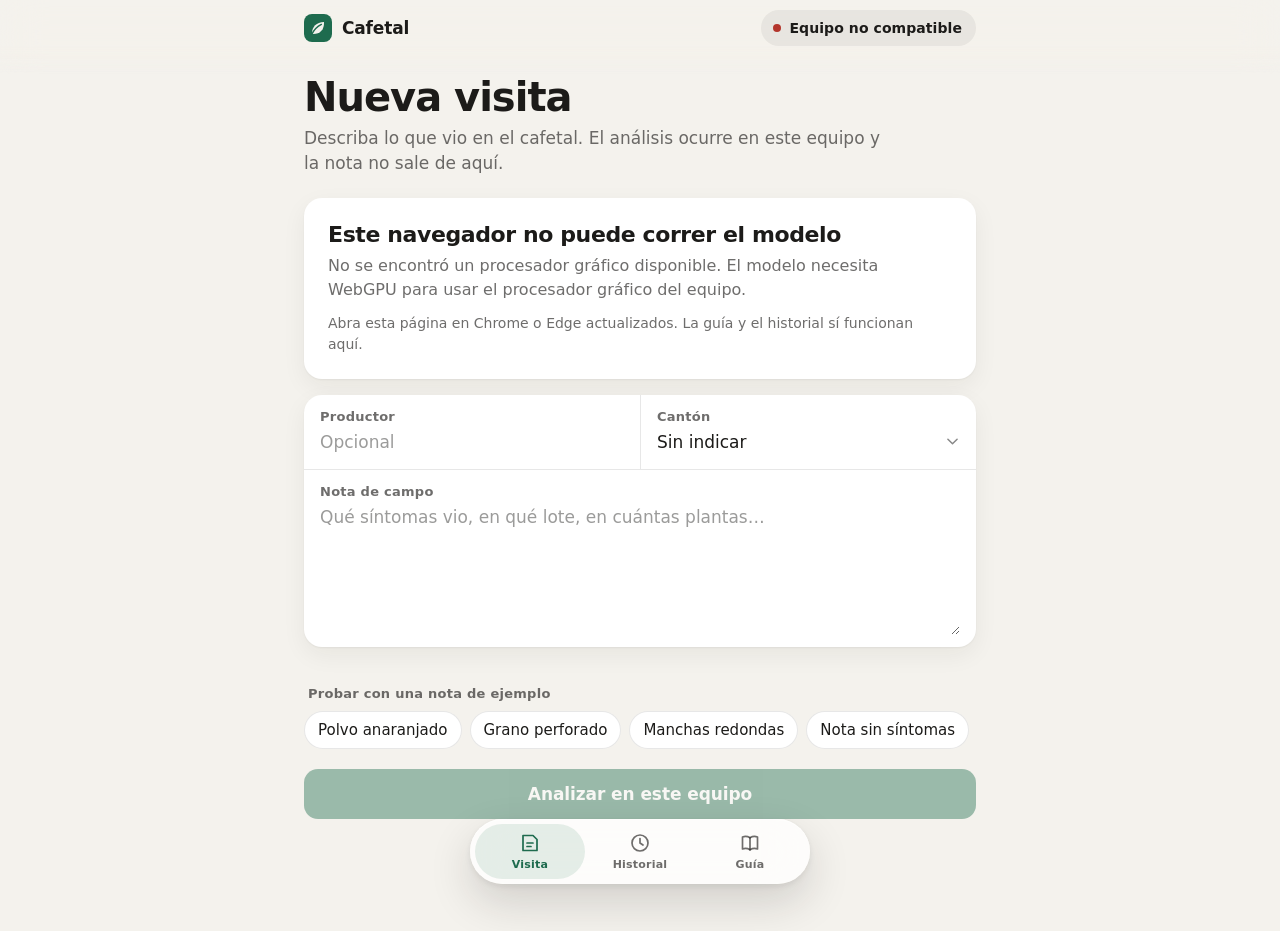
==== app/index.html @ 499dbf37 "subida" ====
<!doctype html>
<html lang="es">
<head>
  <meta charset="utf-8">
  <meta name="viewport" content="width=device-width, initial-scale=1, viewport-fit=cover">
  <title>Cafetal · asistente de campo sin señal</title>
  <meta name="description" content="Prueba de concepto: un modelo de lenguaje pequeño corre dentro del navegador y convierte la nota de una visita a un cafetal en un registro técnico, sin enviar datos a internet.">
  <meta name="theme-color" content="#f4f2ed" media="(prefers-color-scheme: light)">
  <meta name="theme-color" content="#121210" media="(prefers-color-scheme: dark)">
  <link rel="manifest" href="./manifest.webmanifest">
  <link rel="icon" href="./icons/icon.svg" type="image/svg+xml">
  <link rel="stylesheet" href="./styles.css">
</head>
<body>
  <header class="bar">
    <div class="bar-in">
      <div class="marca">
        <svg class="marca-icono" viewBox="0 0 28 28" aria-hidden="true">
          <rect width="28" height="28" rx="8" fill="currentColor"/>
          <path d="M8 19.5C8 12.6 12.4 8.4 20 8c.4 7.6-3.8 12-10.7 12L8 19.5Z" fill="var(--bg)"/>
          <path d="M8 20c2.2-4.6 5.4-7.6 9.4-9.6" fill="none" stroke="currentColor" stroke-width="1.4" stroke-linecap="round"/>
        </svg>
        <span>Cafetal</span>
      </div>
      <button class="estado" id="estado" type="button" data-fase="revisando" aria-haspopup="dialog">
        <span class="estado-punto" aria-hidden="true"></span>
        <span id="estado-texto">Revisando el equipo</span>
      </button>
    </div>
  </header>

  <main class="app" id="app">
    <section class="view" id="v-visita" aria-labelledby="t-visita">
      <header class="titulo">
        <h1 id="t-visita">Nueva visita</h1>
        <p>Describa lo que vio en el cafetal. El análisis ocurre en este equipo y la nota no sale de aquí.</p>
      </header>

      <div id="preparar"></div>

      <form id="form-visita" novalidate>
        <div class="grupo">
          <div class="fila-doble">
            <label class="campo">
              <span class="campo-nombre">Productor</span>
              <input name="productor" type="text" autocomplete="off" placeholder="Opcional" maxlength="60">
            </label>
            <label class="campo">
              <span class="campo-nombre">Cantón</span>
              <select name="canton" id="canton"></select>
            </label>
          </div>
          <label class="campo">
            <span class="campo-nombre">Nota de campo</span>
            <textarea name="nota" id="nota" rows="5" maxlength="900" placeholder="Qué síntomas vio, en qué lote, en cuántas plantas…" aria-describedby="nota-ayuda"></textarea>
          </label>
        </div>
        <p class="ayuda" id="nota-ayuda" role="status"></p>

        <div class="ejemplos">
          <span class="ejemplos-titulo">Probar con una nota de ejemplo</span>
          <div class="chips" id="chips"></div>
        </div>

        <button class="btn primario" id="analizar" type="submit" disabled>Analizar en este equipo</button>
      </form>

      <div id="resultado" aria-live="polite"></div>
    </section>

    <section class="view" id="v-historial" aria-labelledby="t-historial" hidden>
      <header class="titulo">
        <h1 id="t-historial">Historial</h1>
        <p>Las visitas quedan guardadas solo en este equipo hasta que usted las exporte.</p>
      </header>
      <div id="historial"></div>
    </section>

    <section class="view" id="v-guia" aria-labelledby="t-guia" hidden>
      <header class="titulo">
        <h1 id="t-guia">Guía local</h1>
        <p>El modelo solo puede elegir entre estas fichas. Las recomendaciones salen de aquí, no las redacta la IA.</p>
      </header>
      <div id="guia"></div>
    </section>
  </main>

  <nav class="tabs" aria-label="Secciones">
    <span class="tabs-indicador" aria-hidden="true"></span>
    <button class="tab" type="button" data-ir="visita" aria-current="page">
      <svg viewBox="0 0 24 24" aria-hidden="true"><path d="M5 4.5h10l4 4V19.5H5z"/><path d="M9 12h6M9 15.5h4"/></svg>
      <span>Visita</span>
    </button>
    <button class="tab" type="button" data-ir="historial">
      <svg viewBox="0 0 24 24" aria-hidden="true"><circle cx="12" cy="12" r="8"/><path d="M12 7.5V12l3 2"/></svg>
      <span>Historial</span>
    </button>
    <button class="tab" type="button" data-ir="guia">
      <svg viewBox="0 0 24 24" aria-hidden="true"><path d="M4.5 6c2.6-.9 5-.7 7.5.8 2.500-1.500 4.900-1.700 7.500-.8v12c-2.600-.9-5-.7-7.500.8-2.500-1.500-4.900-1.700-7.500-.8z"/><path d="M12 6.800v12"/></svg>
      <span>Guía</span>
    </button>
  </nav>

  <div class="sheet-layer" id="hoja" hidden>
    <div class="scrim"></div>
    <section class="sheet" role="dialog" aria-modal="true" aria-labelledby="hoja-titulo" tabindex="-1">
      <div class="sheet-drag">
        <span class="sheet-agarre" aria-hidden="true"></span>
        <div class="sheet-cabecera">
          <h2 class="sheet-title" id="hoja-titulo"></h2>
          <button class="cerrar" type="button" data-close aria-label="Cerrar">
            <svg viewBox="0 0 24 24" aria-hidden="true"><path d="M7 7l10 10M17 7 7 17"/></svg>
          </button>
        </div>
      </div>
      <div class="sheet-body"></div>
    </section>
  </div>

  <div class="toast" id="toast" role="status" aria-live="polite"></div>

  <script type="module" src="./js/main.js"></script>
</body>
</html>
---- app/styles.css ----
/* Cafetal — interfaz. Tipografía del sistema, un solo color de acento, materiales translúcidos
   para lo que flota (barra, pestañas, hoja) y movimiento con resortes en lo que se toca. */

:root {
  color-scheme: light dark;
  --bg: #f4f2ed;
  --surface: #ffffff;
  --surface-2: #faf9f6;
  --text: #1c1b19;
  --text-2: rgba(28, 27, 25, 0.64);
  --text-3: rgba(28, 27, 25, 0.44);
  --line: rgba(28, 27, 25, 0.1);
  --fill: rgba(28, 27, 25, 0.055);
  --accent: #1e6b4e;
  --accent-ink: #ffffff;
  --accent-soft: rgba(30, 107, 78, 0.11);
  --warn: #9a5507;
  --warn-soft: rgba(196, 122, 20, 0.14);
  --danger: #b3352b;
  --danger-soft: rgba(179, 53, 43, 0.1);
  --material: rgba(244, 242, 237, 0.72);
  --material-thick: rgba(255, 255, 255, 0.78);
  --edge: rgba(255, 255, 255, 0.6);
  --shadow: 0 1px 2px rgba(28, 27, 25, 0.05), 0 8px 24px rgba(28, 27, 25, 0.06);
  --shadow-float: 0 2px 6px rgba(28, 27, 25, 0.08), 0 18px 44px rgba(28, 27, 25, 0.16);
  --radius: 18px;
  --gutter: 16px;
  --bar-h: 56px;
  font: 100%/1.47 system-ui, -apple-system, "SF Pro Text", "Segoe UI Variable Text", "Segoe UI", Roboto, sans-serif;
}

@media (prefers-color-scheme: dark) {
  :root {
    --bg: #121210;
    --surface: #1d1d1a;
    --surface-2: #232320;
    --text: #f3f1ea;
    --text-2: rgba(243, 241, 234, 0.66);
    --text-3: rgba(243, 241, 234, 0.44);
    --line: rgba(255, 255, 255, 0.1);
    --fill: rgba(255, 255, 255, 0.07);
    --accent: #62d2a2;
    --accent-ink: #082a1d;
    --accent-soft: rgba(98, 210, 162, 0.14);
    --warn: #f0b35a;
    --warn-soft: rgba(240, 179, 90, 0.14);
    --danger: #ff8a7d;
    --danger-soft: rgba(255, 138, 125, 0.13);
    --material: rgba(18, 18, 16, 0.7);
    --material-thick: rgba(40, 40, 36, 0.76);
    --edge: rgba(255, 255, 255, 0.1);
    --shadow: 0 1px 2px rgba(0, 0, 0, 0.3), 0 8px 24px rgba(0, 0, 0, 0.24);
    --shadow-float: 0 2px 6px rgba(0, 0, 0, 0.4), 0 18px 44px rgba(0, 0, 0, 0.5);
  }
}

*,
*::before,
*::after {
  box-sizing: border-box;
}

html {
  -webkit-text-size-adjust: 100%;
  scroll-padding-top: calc(var(--bar-h) + 16px);
}

body {
  margin: 0;
  min-height: 100dvh;
  background: var(--bg);
  color: var(--text);
  -webkit-font-smoothing: antialiased;
  overflow-x: hidden;
}

h1,
h2,
h3,
p,
ul,
ol,
dl,
dd {
  margin: 0;
}

ul,
ol {
  padding: 0;
  list-style: none;
}

button,
input,
select,
textarea {
  font: inherit;
  color: inherit;
}

button {
  -webkit-tap-highlight-color: transparent;
  touch-action: manipulation;
}

:focus-visible {
  outline: 2px solid var(--accent);
  outline-offset: 2px;
}

[hidden] {
  display: none !important;
}

/* ---------- Barra superior: material translúcido con borde difuminado ---------- */

.bar {
  position: fixed;
  inset: 0 0 auto 0;
  z-index: 20;
  height: calc(var(--bar-h) + env(safe-area-inset-top));
  padding-top: env(safe-area-inset-top);
}

.bar::before {
  content: "";
  position: absolute;
  inset: 0 0 -18px 0;
  background: var(--material);
  -webkit-backdrop-filter: blur(20px) saturate(180%);
  backdrop-filter: blur(20px) saturate(180%);
  -webkit-mask-image: linear-gradient(to bottom, #000 62%, transparent);
  mask-image: linear-gradient(to bottom, #000 62%, transparent);
  pointer-events: none;
}

.bar-in {
  position: relative;
  max-width: 720px;
  height: var(--bar-h);
  margin: 0 auto;
  padding: 0 var(--gutter);
  display: flex;
  align-items: center;
  justify-content: space-between;
  gap: 12px;
}

.marca {
  display: flex;
  align-items: center;
  gap: 10px;
  font-weight: 650;
  font-size: 1.0625rem;
  letter-spacing: -0.01em;
}

.marca-icono {
  width: 28px;
  height: 28px;
  color: var(--accent);
  flex-shrink: 0;
}

.estado {
  display: inline-flex;
  align-items: center;
  gap: 8px;
  min-height: 36px;
  padding: 0 14px 0 12px;
  border: 0;
  border-radius: 999px;
  background: var(--fill);
  font-size: 0.875rem;
  font-weight: 550;
  letter-spacing: 0.005em;
  cursor: pointer;
  transition: transform 100ms ease-out, background-color 200ms ease;
  max-width: 62vw;
  white-space: nowrap;
  overflow: hidden;
  text-overflow: ellipsis;
}

.estado:active {
  transform: scale(0.97);
}

.estado-punto {
  width: 8px;
  height: 8px;
  border-radius: 50%;
  background: var(--text-3);
  flex-shrink: 0;
  transition: background-color 300ms ease;
}

.estado[data-fase="listo"] .estado-punto {
  background: var(--accent);
}

.estado[data-fase="descargando"] .estado-punto,
.estado[data-fase="cargando"] .estado-punto {
  background: var(--warn);
  animation: latido 1.1s ease-in-out infinite;
}

.estado[data-fase="incompatible"] .estado-punto,
.estado[data-fase="error"] .estado-punto {
  background: var(--danger);
}

@keyframes latido {
  50% {
    opacity: 0.35;
  }
}

/* ---------- Estructura ---------- */

.app {
  max-width: 720px;
  margin: 0 auto;
  padding: calc(var(--bar-h) + env(safe-area-inset-top) + 20px) var(--gutter)
    calc(112px + env(safe-area-inset-bottom));
  transform-origin: 50% 30%;
}

.view {
  animation: entrar 260ms cubic-bezier(0.22, 1, 0.36, 1);
}

@keyframes entrar {
  from {
    opacity: 0;
    transform: translateY(8px);
    filter: blur(4px);
  }
}

.titulo {
  margin-bottom: 22px;
}

.titulo h1 {
  font-size: clamp(2rem, 6vw, 2.5rem);
  line-height: 1.06;
  letter-spacing: -0.025em;
  font-weight: 720;
}

.titulo p {
  margin-top: 8px;
  max-width: 54ch;
  color: var(--text-2);
  font-size: 1.0625rem;
}

h2 {
  font-size: 1.375rem;
  line-height: 1.18;
  letter-spacing: -0.018em;
  font-weight: 680;
}

h3 {
  font-size: 0.8125rem;
  line-height: 1.3;
  letter-spacing: 0.02em;
  font-weight: 600;
  color: var(--text-2);
  margin-bottom: 8px;
}

/* ---------- Tarjetas ---------- */

.tarjeta {
  background: var(--surface);
  border-radius: var(--radius);
  box-shadow: var(--shadow);
  padding: 20px;
  margin-bottom: 16px;
}

.aparece {
  animation: materializar 360ms cubic-bezier(0.22, 1, 0.36, 1);
}

@keyframes materializar {
  from {
    opacity: 0;
    transform: scale(0.975);
    filter: blur(6px);
  }
}

.tarjeta h2 + p {
  margin-top: 6px;
  color: var(--text-2);
}

/* ---------- Botones ---------- */

.btn {
  display: inline-flex;
  align-items: center;
  justify-content: center;
  gap: 8px;
  min-height: 50px;
  padding: 0 20px;
  border: 0;
  border-radius: 14px;
  background: var(--fill);
  font-size: 1.0625rem;
  font-weight: 600;
  letter-spacing: -0.005em;
  cursor: pointer;
  transition: transform 100ms ease-out, opacity 200ms ease, background-color 200ms ease;
}

.btn:active:not(:disabled) {
  transform: scale(0.97);
}

.btn.primario {
  background: var(--accent);
  color: var(--accent-ink);
  width: 100%;
}

.btn.suave {
  background: var(--accent-soft);
  color: var(--accent);
}

.btn.peligro {
  background: var(--danger-soft);
  color: var(--danger);
}

.btn.chico {
  min-height: 40px;
  padding: 0 16px;
  font-size: 0.9375rem;
  border-radius: 12px;
}

.btn:disabled {
  opacity: 0.42;
  cursor: default;
}

.acciones {
  display: flex;
  gap: 10px;
  margin-top: 18px;
}

.acciones .btn {
  flex: 1;
}

/* ---------- Formulario agrupado ---------- */

.grupo {
  background: var(--surface);
  border-radius: var(--radius);
  box-shadow: var(--shadow);
  overflow: hidden;
}

.fila-doble {
  display: grid;
  grid-template-columns: 1fr 1fr;
}

.fila-doble .campo + .campo {
  border-left: 1px solid var(--line);
}

.grupo > .campo,
.grupo > .fila-doble + .campo {
  border-top: 1px solid var(--line);
}

.grupo > :first-child {
  border-top: 0;
}

.campo {
  display: block;
  padding: 12px 16px 12px;
  transition: background-color 150ms ease;
}

.campo:focus-within {
  background: var(--surface-2);
}

.campo-nombre {
  display: block;
  font-size: 0.8125rem;
  font-weight: 600;
  letter-spacing: 0.02em;
  color: var(--text-2);
  margin-bottom: 2px;
}

.campo input,
.campo select,
.campo textarea {
  width: 100%;
  border: 0;
  background: transparent;
  padding: 2px 0;
  font-size: 1.0625rem;
  outline: none;
}

.campo textarea {
  resize: vertical;
  min-height: 132px;
  line-height: 1.45;
  display: block;
}

.campo select {
  appearance: none;
  cursor: pointer;
  padding-right: 20px;
  background: url("data:image/svg+xml,%3Csvg xmlns='http://www.w3.org/2000/svg' viewBox='0 0 12 8'%3E%3Cpath d='M1 1.5 6 6.500 11 1.500' fill='none' stroke='%23888' stroke-width='1.6' stroke-linecap='round' stroke-linejoin='round'/%3E%3C/svg%3E")
    right 2px center / 11px no-repeat;
}

.campo select option {
  background: var(--surface);
  color: var(--text);
}

::placeholder {
  color: var(--text-3);
}

.ayuda {
  min-height: 1.4em;
  margin: 8px 4px 0;
  font-size: 0.875rem;
  color: var(--danger);
}

.ejemplos {
  margin: 10px 0 20px;
}

.ejemplos-titulo {
  display: block;
  margin: 0 4px 8px;
  font-size: 0.8125rem;
  font-weight: 600;
  letter-spacing: 0.02em;
  color: var(--text-2);
}

.chips {
  display: flex;
  flex-wrap: wrap;
  gap: 8px;
}

.chip {
  min-height: 38px;
  padding: 0 14px;
  border: 0;
  border-radius: 999px;
  background: var(--surface);
  box-shadow: inset 0 0 0 1px var(--line);
  font-size: 0.9375rem;
  font-weight: 500;
  cursor: pointer;
  transition: transform 100ms ease-out, background-color 150ms ease;
}

.chip:active {
  transform: scale(0.97);
  background: var(--fill);
}

/* ---------- Preparación del modelo ---------- */

.opciones {
  display: grid;
  gap: 8px;
  margin: 16px 0;
}

.opcion {
  position: relative;
  display: grid;
  grid-template-columns: 1fr auto;
  gap: 2px 12px;
  align-items: center;
  padding: 12px 14px;
  border-radius: 14px;
  background: var(--fill);
  cursor: pointer;
  transition: transform 100ms ease-out, background-color 180ms ease, box-shadow 180ms ease;
}

.opcion:active {
  transform: scale(0.985);
}

.opcion input {
  position: absolute;
  opacity: 0;
  pointer-events: none;
}

.opcion:has(input:checked) {
  background: var(--accent-soft);
  box-shadow: inset 0 0 0 1.5px var(--accent);
}

.opcion:has(input:focus-visible) {
  outline: 2px solid var(--accent);
  outline-offset: 2px;
}

.opcion-nombre {
  font-weight: 620;
}

.opcion-detalle {
  grid-column: 1;
  font-size: 0.875rem;
  color: var(--text-2);
}

.opcion-peso {
  grid-row: 1 / span 2;
  grid-column: 2;
  font-size: 0.875rem;
  font-weight: 600;
  color: var(--text-2);
  font-variant-numeric: tabular-nums;
}

.progreso {
  height: 6px;
  margin: 16px 0 8px;
  border-radius: 999px;
  background: var(--fill);
  overflow: hidden;
}

.progreso-barra {
  height: 100%;
  border-radius: inherit;
  background: var(--accent);
  transform-origin: left center;
  transform: scaleX(0);
  transition: transform 320ms ease-out;
}

.progreso-texto {
  display: flex;
  justify-content: space-between;
  gap: 12px;
  font-size: 0.875rem;
  color: var(--text-2);
  font-variant-numeric: tabular-nums;
}

.nota-pie {
  margin-top: 12px;
  font-size: 0.875rem;
  color: var(--text-2);
}

/* ---------- Pasos del análisis ---------- */

.pasos {
  display: grid;
  gap: 12px;
}

.paso {
  display: grid;
  grid-template-columns: 22px 1fr;
  gap: 12px;
  align-items: start;
  color: var(--text-3);
  transition: color 240ms ease;
}

.paso[data-estado="activo"],
.paso[data-estado="hecho"] {
  color: var(--text);
}

.paso-marca {
  width: 22px;
  height: 22px;
  border-radius: 50%;
  box-shadow: inset 0 0 0 1.5px currentColor;
  opacity: 0.5;
  display: grid;
  place-items: center;
  margin-top: 1px;
}

.paso[data-estado="activo"] .paso-marca {
  opacity: 1;
  box-shadow: none;
  border: 2px solid var(--fill);
  border-top-color: var(--accent);
  animation: girar 0.8s linear infinite;
}

.paso[data-estado="hecho"] .paso-marca {
  opacity: 1;
  box-shadow: none;
  background: var(--accent);
}

.paso[data-estado="hecho"] .paso-marca::after {
  content: "";
  width: 9px;
  height: 5px;
  margin-top: -2px;
  border-left: 2px solid var(--accent-ink);
  border-bottom: 2px solid var(--accent-ink);
  transform: rotate(-45deg);
}

@keyframes girar {
  to {
    transform: rotate(360deg);
  }
}

.paso-detalle {
  display: block;
  font-size: 0.875rem;
  color: var(--text-2);
}

/* ---------- Resultado ---------- */

.sobretitulo {
  font-size: 0.8125rem;
  font-weight: 600;
  letter-spacing: 0.02em;
  color: var(--text-2);
}

.resultado-cabecera {
  display: grid;
  grid-template-columns: 1fr auto;
  gap: 4px 12px;
  align-items: start;
}

.resultado-cabecera h2 {
  font-size: 1.75rem;
  letter-spacing: -0.022em;
  line-height: 1.1;
  margin-top: 2px;
}

.cientifico {
  grid-column: 1;
  color: var(--text-2);
  font-size: 0.9375rem;
}

.pildora {
  display: inline-flex;
  align-items: center;
  min-height: 28px;
  padding: 0 11px;
  border-radius: 999px;
  font-size: 0.8125rem;
  font-weight: 620;
  letter-spacing: 0.01em;
  white-space: nowrap;
  background: var(--fill);
  color: var(--text-2);
}

.pildora.alta {
  background: var(--accent-soft);
  color: var(--accent);
}

.pildora.media {
  background: var(--warn-soft);
  color: var(--warn);
}

.pildora.baja,
.pildora.grave {
  background: var(--danger-soft);
  color: var(--danger);
}

.bloque {
  margin-top: 20px;
  padding-top: 18px;
  border-top: 1px solid var(--line);
}

.citas {
  display: grid;
  gap: 8px;
}

.citas li {
  padding: 2px 0 2px 12px;
  border-left: 3px solid var(--accent);
  font-size: 1.0625rem;
  line-height: 1.4;
}

.datos {
  display: grid;
  grid-template-columns: repeat(3, minmax(0, 1fr));
  gap: 14px 12px;
}

@media (max-width: 420px) {
  .datos {
    grid-template-columns: repeat(2, minmax(0, 1fr));
  }
}

.datos dt {
  font-size: 0.8125rem;
  font-weight: 600;
  letter-spacing: 0.02em;
  color: var(--text-2);
}

.datos dd {
  font-size: 1.0625rem;
  font-weight: 600;
  font-variant-numeric: tabular-nums;
}

.datos dd.vacio {
  color: var(--text-3);
  font-weight: 450;
}

.explicacion {
  font-size: 1.125rem;
  line-height: 1.45;
  max-width: 60ch;
}

.explicacion.escribiendo::after {
  content: "";
  display: inline-block;
  width: 7px;
  height: 1em;
  margin-left: 3px;
  vertical-align: -0.14em;
  border-radius: 2px;
  background: var(--accent);
  animation: latido 0.9s ease-in-out infinite;
}

.pasos-manejo {
  counter-reset: paso;
  display: grid;
  gap: 10px;
}

.pasos-manejo li {
  counter-increment: paso;
  display: grid;
  grid-template-columns: 24px 1fr;
  gap: 10px;
}

.pasos-manejo li::before {
  content: counter(paso);
  width: 24px;
  height: 24px;
  border-radius: 50%;
  background: var(--fill);
  font-size: 0.8125rem;
  font-weight: 650;
  display: grid;
  place-items: center;
  font-variant-numeric: tabular-nums;
}

.lista li {
  position: relative;
  padding-left: 16px;
}

.lista li + li {
  margin-top: 6px;
}

.lista li::before {
  content: "";
  position: absolute;
  left: 2px;
  top: 0.62em;
  width: 5px;
  height: 5px;
  border-radius: 50%;
  background: var(--text-3);
}

.origen {
  margin-top: 10px;
  font-size: 0.8125rem;
  color: var(--text-2);
}

.origen a,
.enlace {
  color: var(--accent);
  text-decoration: none;
  font-weight: 550;
}

.origen a:hover,
.enlace:hover {
  text-decoration: underline;
}

.aviso {
  margin-top: 16px;
  padding: 12px 14px;
  border-radius: 14px;
  background: var(--warn-soft);
  color: var(--warn);
  font-size: 0.9375rem;
  font-weight: 500;
}

.aviso.neutro {
  background: var(--fill);
  color: var(--text-2);
}

.aviso.rojo {
  background: var(--danger-soft);
  color: var(--danger);
}

.medicion {
  display: flex;
  flex-wrap: wrap;
  gap: 6px 8px;
  margin-top: 18px;
}

.medicion span {
  display: inline-flex;
  align-items: center;
  min-height: 28px;
  padding: 0 10px;
  border-radius: 8px;
  background: var(--fill);
  font-size: 0.8125rem;
  font-weight: 550;
  color: var(--text-2);
  font-variant-numeric: tabular-nums;
}

.medicion span.ok {
  background: var(--accent-soft);
  color: var(--accent);
}

/* ---------- Listas (historial y guía) ---------- */

.lista-filas {
  background: var(--surface);
  border-radius: var(--radius);
  box-shadow: var(--shadow);
  overflow: hidden;
  margin-bottom: 16px;
}

.fila {
  display: grid;
  grid-template-columns: 1fr auto;
  gap: 2px 12px;
  align-items: center;
  width: 100%;
  padding: 14px 16px;
  border: 0;
  background: transparent;
  text-align: left;
  cursor: pointer;
  transition: background-color 120ms ease;
}

.fila + .fila {
  border-top: 1px solid var(--line);
}

.fila:active {
  background: var(--fill);
}

.fila-titulo {
  font-weight: 620;
  font-size: 1.0625rem;
  letter-spacing: -0.005em;
}

.fila-sub {
  grid-column: 1;
  font-size: 0.9375rem;
  color: var(--text-2);
}

.fila-lado {
  grid-row: 1 / span 2;
  grid-column: 2;
  display: flex;
  align-items: center;
  gap: 10px;
  font-size: 0.875rem;
  color: var(--text-2);
  font-variant-numeric: tabular-nums;
}

.fila-lado svg {
  width: 8px;
  height: 14px;
  fill: none;
  stroke: var(--text-3);
  stroke-width: 2;
  stroke-linecap: round;
  stroke-linejoin: round;
  flex-shrink: 0;
}

.vacio-estado {
  padding: 40px 20px;
  text-align: center;
  color: var(--text-2);
}

.vacio-estado strong {
  display: block;
  color: var(--text);
  font-size: 1.125rem;
  margin-bottom: 4px;
}

.foco {
  display: grid;
  grid-template-columns: auto 1fr;
  gap: 12px;
  align-items: center;
  padding: 14px 16px;
  margin-bottom: 12px;
  border-radius: var(--radius);
  background: var(--warn-soft);
  color: var(--warn);
  font-weight: 550;
}

.foco b {
  font-size: 1.5rem;
  letter-spacing: -0.02em;
  font-variant-numeric: tabular-nums;
}

.barra-acciones {
  display: flex;
  justify-content: space-between;
  align-items: center;
  gap: 12px;
  margin: 0 4px 12px;
  font-size: 0.9375rem;
  color: var(--text-2);
}

/* ---------- Pestañas flotantes ---------- */

.tabs {
  position: fixed;
  left: 50%;
  bottom: calc(16px + env(safe-area-inset-bottom));
  z-index: 20;
  display: grid;
  grid-template-columns: repeat(3, 1fr);
  width: min(340px, calc(100vw - 2 * var(--gutter)));
  padding: 5px;
  border-radius: 999px;
  background: var(--material-thick);
  -webkit-backdrop-filter: blur(28px) saturate(180%);
  backdrop-filter: blur(28px) saturate(180%);
  box-shadow: var(--shadow-float), inset 0 1px 0 var(--edge);
  transform: translateX(-50%);
}

.tabs-indicador {
  position: absolute;
  top: 5px;
  left: 5px;
  width: calc((100% - 10px) / 3);
  height: calc(100% - 10px);
  border-radius: 999px;
  background: var(--accent-soft);
  will-change: transform;
}

.tab {
  position: relative;
  display: grid;
  justify-items: center;
  gap: 2px;
  padding: 7px 0 6px;
  border: 0;
  border-radius: 999px;
  background: transparent;
  font-size: 0.6875rem;
  font-weight: 620;
  letter-spacing: 0.02em;
  color: var(--text-2);
  cursor: pointer;
  transition: color 180ms ease, transform 100ms ease-out;
}

.tab:active {
  transform: scale(0.95);
}

.tab[aria-current="page"] {
  color: var(--accent);
}

.tab svg {
  width: 24px;
  height: 24px;
  fill: none;
  stroke: currentColor;
  stroke-width: 1.7;
  stroke-linecap: round;
  stroke-linejoin: round;
}

/* ---------- Hoja inferior ---------- */

.sheet-layer {
  position: fixed;
  inset: 0;
  z-index: 50;
}

.scrim {
  position: absolute;
  inset: 0;
  background: rgba(0, 0, 0, 0.36);
  opacity: 0;
}

.sheet {
  position: absolute;
  left: 0;
  right: 0;
  bottom: 0;
  max-width: 640px;
  max-height: 88dvh;
  margin: 0 auto;
  display: flex;
  flex-direction: column;
  background: var(--surface);
  border-radius: 24px 24px 0 0;
  box-shadow: var(--shadow-float);
  outline: none;
  will-change: transform;
  transform: translate3d(0, 100%, 0);
}

/* Relleno bajo la hoja: al estirarla hacia arriba no se ve el fondo. */
.sheet::after {
  content: "";
  position: absolute;
  left: 0;
  right: 0;
  top: 100%;
  height: 240px;
  background: inherit;
}

.sheet-drag {
  flex-shrink: 0;
  padding: 8px 20px 12px;
  touch-action: none;
  cursor: grab;
  user-select: none;
}

.sheet-drag.is-dragging {
  cursor: grabbing;
}

.sheet-agarre {
  display: block;
  width: 38px;
  height: 5px;
  margin: 0 auto 12px;
  border-radius: 999px;
  background: var(--text-3);
  opacity: 0.6;
}

.sheet-cabecera {
  display: flex;
  align-items: center;
  justify-content: space-between;
  gap: 12px;
}

.cerrar {
  width: 32px;
  height: 32px;
  border: 0;
  border-radius: 50%;
  background: var(--fill);
  display: grid;
  place-items: center;
  cursor: pointer;
  flex-shrink: 0;
  transition: transform 100ms ease-out;
}

.cerrar:active {
  transform: scale(0.92);
}

.cerrar svg {
  width: 16px;
  height: 16px;
  fill: none;
  stroke: var(--text-2);
  stroke-width: 2.2;
  stroke-linecap: round;
}

.sheet-body {
  overflow-y: auto;
  overscroll-behavior: contain;
  padding: 4px 20px calc(28px + env(safe-area-inset-bottom));
}

.sheet-body .bloque:first-child {
  margin-top: 0;
  padding-top: 0;
  border-top: 0;
}

.sheet-layer.is-fading {
  opacity: 0;
  transition: opacity 200ms ease;
}

.sheet-layer.is-fading.is-visible {
  opacity: 1;
}

.tabla {
  display: grid;
  gap: 0;
}

.tabla div {
  display: flex;
  justify-content: space-between;
  gap: 16px;
  padding: 11px 0;
  font-size: 1rem;
}

.tabla div + div {
  border-top: 1px solid var(--line);
}

.tabla dt {
  color: var(--text-2);
}

.tabla dd {
  font-weight: 600;
  text-align: right;
  font-variant-numeric: tabular-nums;
}

details.instrucciones {
  margin-top: 4px;
}

details.instrucciones summary {
  cursor: pointer;
  color: var(--accent);
  font-weight: 600;
  padding: 6px 0;
}

details.instrucciones pre {
  margin: 8px 0 0;
  padding: 14px;
  border-radius: 12px;
  background: var(--fill);
  font: 0.8125rem/1.5 ui-monospace, "SF Mono", "Cascadia Mono", Consolas, monospace;
  white-space: pre-wrap;
  overflow-wrap: anywhere;
}

.nota-original {
  padding: 12px 14px;
  border-radius: 12px;
  background: var(--fill);
  font-size: 1rem;
}

/* ---------- Aviso breve ---------- */

.toast {
  position: fixed;
  left: 50%;
  bottom: calc(92px + env(safe-area-inset-bottom));
  z-index: 60;
  max-width: calc(100vw - 2 * var(--gutter));
  padding: 10px 16px;
  border-radius: 999px;
  background: var(--text);
  color: var(--bg);
  font-size: 0.9375rem;
  font-weight: 550;
  text-align: center;
  pointer-events: none;
  opacity: 0;
  transform: translate(-50%, 8px) scale(0.96);
  filter: blur(4px);
  transition: opacity 220ms ease-out, transform 220ms ease-out, filter 220ms ease-out;
}

.toast.visible {
  opacity: 1;
  transform: translate(-50%, 0) scale(1);
  filter: none;
}

/* ---------- Pantallas anchas ---------- */

@media (min-width: 720px) {
  :root {
    --gutter: 24px;
  }

  .tarjeta {
    padding: 24px;
  }
}

@media (max-width: 380px) {
  .fila-doble {
    grid-template-columns: 1fr;
  }

  .fila-doble .campo + .campo {
    border-left: 0;
    border-top: 1px solid var(--line);
  }
}

/* ---------- Preferencias de accesibilidad ---------- */

@media (prefers-reduced-motion: reduce) {
  .view,
  .aparece {
    animation: aparecer-suave 200ms ease;
  }

  @keyframes aparecer-suave {
    from {
      opacity: 0;
    }
  }

  .btn,
  .chip,
  .estado,
  .tab,
  .opcion,
  .cerrar {
    transition: none;
  }

  .btn:active:not(:disabled),
  .chip:active,
  .estado:active,
  .tab:active,
  .opcion:active,
  .cerrar:active {
    transform: none;
  }

  .toast {
    transform: translate(-50%, 0);
    filter: none;
    transition: opacity 200ms ease;
  }

  .progreso-barra {
    transition: none;
  }
}

@media (prefers-reduced-transparency: reduce) {
  .bar::before {
    background: var(--bg);
    -webkit-backdrop-filter: none;
    backdrop-filter: none;
  }

  .tabs {
    background: var(--surface);
    -webkit-backdrop-filter: none;
    backdrop-filter: none;
  }
}

@media (prefers-contrast: more) {
  :root {
    --line: currentColor;
    --text-2: var(--text);
    --text-3: var(--text);
  }

  .bar::before {
    background: var(--bg);
    -webkit-backdrop-filter: none;
    backdrop-filter: none;
    -webkit-mask-image: none;
    mask-image: none;
    border-bottom: 1px solid currentColor;
  }

  .tabs,
  .tarjeta,
  .grupo,
  .lista-filas {
    background: var(--surface);
    -webkit-backdrop-filter: none;
    backdrop-filter: none;
    outline: 1px solid currentColor;
  }
}
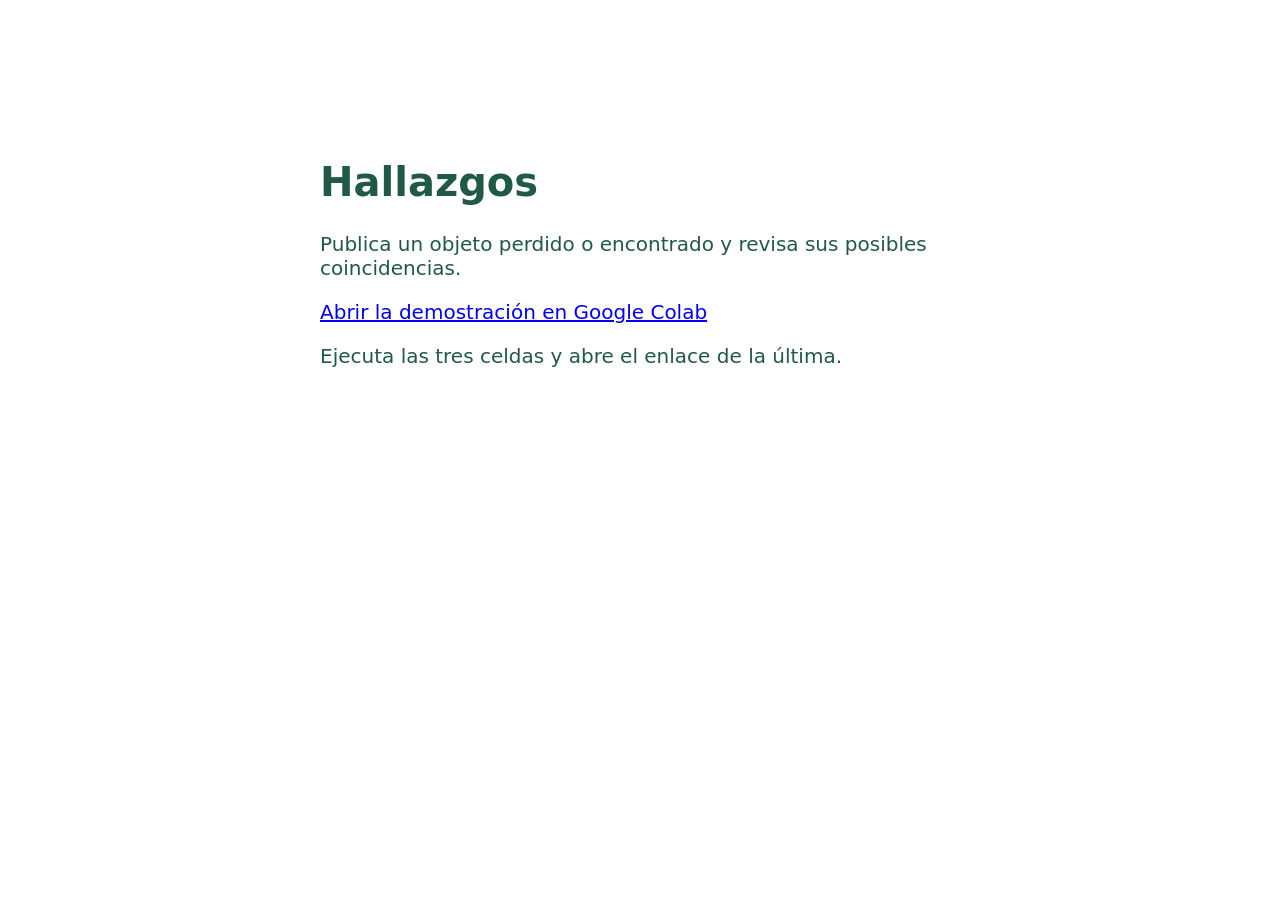
==== commit 95a646b3: "Implementar Hallazgos con búsqueda multimodal y materiales de la práctica" ====
--- a/app/index.html
+++ b/app/index.html
@@ -1,124 +1 @@
-<!doctype html>
-<html lang="es">
-<head>
-  <meta charset="utf-8">
-  <meta name="viewport" content="width=device-width, initial-scale=1, viewport-fit=cover">
-  <title>Cafetal · asistente de campo sin señal</title>
-  <meta name="description" content="Prueba de concepto: un modelo de lenguaje pequeño corre dentro del navegador y convierte la nota de una visita a un cafetal en un registro técnico, sin enviar datos a internet.">
-  <meta name="theme-color" content="#f4f2ed" media="(prefers-color-scheme: light)">
-  <meta name="theme-color" content="#121210" media="(prefers-color-scheme: dark)">
-  <link rel="manifest" href="./manifest.webmanifest">
-  <link rel="icon" href="./icons/icon.svg" type="image/svg+xml">
-  <link rel="stylesheet" href="./styles.css">
-</head>
-<body>
-  <header class="bar">
-    <div class="bar-in">
-      <div class="marca">
-        <svg class="marca-icono" viewBox="0 0 28 28" aria-hidden="true">
-          <rect width="28" height="28" rx="8" fill="currentColor"/>
-          <path d="M8 19.5C8 12.6 12.4 8.4 20 8c.4 7.6-3.8 12-10.7 12L8 19.5Z" fill="var(--bg)"/>
-          <path d="M8 20c2.2-4.6 5.4-7.6 9.4-9.6" fill="none" stroke="currentColor" stroke-width="1.4" stroke-linecap="round"/>
-        </svg>
-        <span>Cafetal</span>
-      </div>
-      <button class="estado" id="estado" type="button" data-fase="revisando" aria-haspopup="dialog">
-        <span class="estado-punto" aria-hidden="true"></span>
-        <span id="estado-texto">Revisando el equipo</span>
-      </button>
-    </div>
-  </header>
-
-  <main class="app" id="app">
-    <section class="view" id="v-visita" aria-labelledby="t-visita">
-      <header class="titulo">
-        <h1 id="t-visita">Nueva visita</h1>
-        <p>Describa lo que vio en el cafetal. El análisis ocurre en este equipo y la nota no sale de aquí.</p>
-      </header>
-
-      <div id="preparar"></div>
-
-      <form id="form-visita" novalidate>
-        <div class="grupo">
-          <div class="fila-doble">
-            <label class="campo">
-              <span class="campo-nombre">Productor</span>
-              <input name="productor" type="text" autocomplete="off" placeholder="Opcional" maxlength="60">
-            </label>
-            <label class="campo">
-              <span class="campo-nombre">Cantón</span>
-              <select name="canton" id="canton"></select>
-            </label>
-          </div>
-          <label class="campo">
-            <span class="campo-nombre">Nota de campo</span>
-            <textarea name="nota" id="nota" rows="5" maxlength="900" placeholder="Qué síntomas vio, en qué lote, en cuántas plantas…" aria-describedby="nota-ayuda"></textarea>
-          </label>
-        </div>
-        <p class="ayuda" id="nota-ayuda" role="status"></p>
-
-        <div class="ejemplos">
-          <span class="ejemplos-titulo">Probar con una nota de ejemplo</span>
-          <div class="chips" id="chips"></div>
-        </div>
-
-        <button class="btn primario" id="analizar" type="submit" disabled>Analizar en este equipo</button>
-      </form>
-
-      <div id="resultado" aria-live="polite"></div>
-    </section>
-
-    <section class="view" id="v-historial" aria-labelledby="t-historial" hidden>
-      <header class="titulo">
-        <h1 id="t-historial">Historial</h1>
-        <p>Las visitas quedan guardadas solo en este equipo hasta que usted las exporte.</p>
-      </header>
-      <div id="historial"></div>
-    </section>
-
-    <section class="view" id="v-guia" aria-labelledby="t-guia" hidden>
-      <header class="titulo">
-        <h1 id="t-guia">Guía local</h1>
-        <p>El modelo solo puede elegir entre estas fichas. Las recomendaciones salen de aquí, no las redacta la IA.</p>
-      </header>
-      <div id="guia"></div>
-    </section>
-  </main>
-
-  <nav class="tabs" aria-label="Secciones">
-    <span class="tabs-indicador" aria-hidden="true"></span>
-    <button class="tab" type="button" data-ir="visita" aria-current="page">
-      <svg viewBox="0 0 24 24" aria-hidden="true"><path d="M5 4.5h10l4 4V19.5H5z"/><path d="M9 12h6M9 15.5h4"/></svg>
-      <span>Visita</span>
-    </button>
-    <button class="tab" type="button" data-ir="historial">
-      <svg viewBox="0 0 24 24" aria-hidden="true"><circle cx="12" cy="12" r="8"/><path d="M12 7.5V12l3 2"/></svg>
-      <span>Historial</span>
-    </button>
-    <button class="tab" type="button" data-ir="guia">
-      <svg viewBox="0 0 24 24" aria-hidden="true"><path d="M4.5 6c2.6-.9 5-.7 7.5.8 2.500-1.500 4.900-1.700 7.500-.8v12c-2.600-.9-5-.7-7.500.8-2.500-1.500-4.900-1.700-7.500-.8z"/><path d="M12 6.800v12"/></svg>
-      <span>Guía</span>
-    </button>
-  </nav>
-
-  <div class="sheet-layer" id="hoja" hidden>
-    <div class="scrim"></div>
-    <section class="sheet" role="dialog" aria-modal="true" aria-labelledby="hoja-titulo" tabindex="-1">
-      <div class="sheet-drag">
-        <span class="sheet-agarre" aria-hidden="true"></span>
-        <div class="sheet-cabecera">
-          <h2 class="sheet-title" id="hoja-titulo"></h2>
-          <button class="cerrar" type="button" data-close aria-label="Cerrar">
-            <svg viewBox="0 0 24 24" aria-hidden="true"><path d="M7 7l10 10M17 7 7 17"/></svg>
-          </button>
-        </div>
-      </div>
-      <div class="sheet-body"></div>
-    </section>
-  </div>
-
-  <div class="toast" id="toast" role="status" aria-live="polite"></div>
-
-  <script type="module" src="./js/main.js"></script>
-</body>
-</html>
+<!doctype html><html lang="es"><meta charset="utf-8"><meta name="viewport" content="width=device-width, initial-scale=1"><title>Hallazgos</title><main style="max-width:640px;margin:12vh auto;padding:24px;font:20px system-ui;color:#215947"><h1>Hallazgos</h1><p>Publica un objeto perdido o encontrado y revisa sus posibles coincidencias.</p><p><a href="https://colab.research.google.com/github/AlexJavierQ/problema-loja/blob/main/Demo.ipynb">Abrir la demostración en Google Colab</a></p><p>Ejecuta las tres celdas y abre el enlace de la última.</p></main></html>
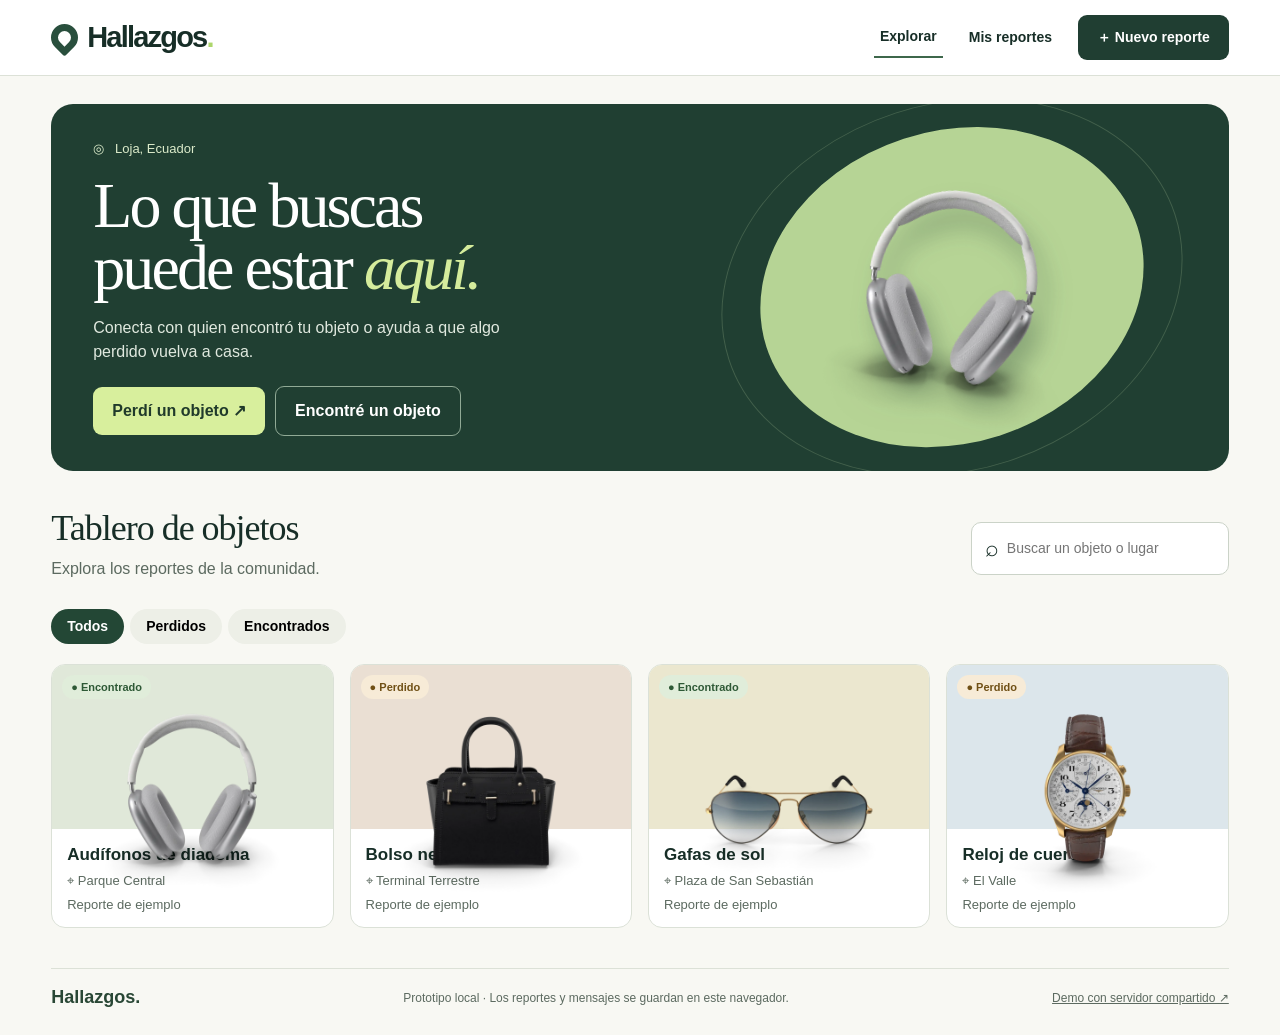
==== commit dd41c95c: "Publicar el prototipo web de Hallazgos para Vercel" ====
--- a/app/index.html
+++ b/app/index.html
@@ -1 +1,6 @@
-<!doctype html><html lang="es"><meta charset="utf-8"><meta name="viewport" content="width=device-width, initial-scale=1"><title>Hallazgos</title><main style="max-width:640px;margin:12vh auto;padding:24px;font:20px system-ui;color:#215947"><h1>Hallazgos</h1><p>Publica un objeto perdido o encontrado y revisa sus posibles coincidencias.</p><p><a href="https://colab.research.google.com/github/AlexJavierQ/problema-loja/blob/main/Demo.ipynb">Abrir la demostración en Google Colab</a></p><p>Ejecuta las tres celdas y abre el enlace de la última.</p></main></html>
+<!doctype html><html lang="es"><head><meta charset="utf-8"><meta name="viewport" content="width=device-width,initial-scale=1"><meta name="theme-color" content="#182e28"><title>Hallazgos — Objetos perdidos y encontrados</title><link rel="stylesheet" href="site.css"></head><body>
+<header><div class="wrap bar"><a class="brand" href="#explorar" aria-label="Hallazgos, inicio"><i class="mark"></i>Hallazgos<span>.</span></a><nav><a href="#explorar">Explorar</a><a href="#mios">Mis reportes</a></nav><button class="small primary" id="new">＋ Nuevo reporte</button></div></header>
+<main class="wrap"><section id="hero"><div><div class="loc">◎ &nbsp; Loja, Ecuador</div><h1>Lo que buscas<br>puede estar <em>aquí.</em></h1><p>Conecta con quien encontró tu objeto o ayuda a que algo perdido vuelva a casa.</p><div class="actions"><button class="lime" id="lost">Perdí un objeto ↗</button><button class="outline" id="found">Encontré un objeto</button></div></div><div class="heroart" aria-hidden="true"><i></i><b></b><img src="img/audifonos.webp" alt=""></div></section>
+<section id="board"><div class="heading"><div><h2 id="title">Tablero de objetos</h2><p id="sub">Explora los reportes de la comunidad.</p></div><label class="search">⌕ <input id="query" type="search" placeholder="Buscar un objeto o lugar" aria-label="Buscar un objeto o lugar"></label></div><div class="tabs" aria-label="Filtrar reportes"><button data-filter="todos">Todos</button><button data-filter="perdido">Perdidos</button><button data-filter="encontrado">Encontrados</button></div><div id="cards"></div></section>
+<footer><strong>Hallazgos.</strong><span>Prototipo local · Los reportes y mensajes se guardan en este navegador.</span><a href="https://colab.research.google.com/drive/1ecfxPACEqOYzOg23mmAZ8syOiH5dlk8B" target="_blank" rel="noopener">Demo con servidor compartido ↗</a></footer></main>
+<dialog id="modal"><button class="x" id="close" aria-label="Cerrar">×</button><div id="body"></div></dialog><div id="toast" role="status"></div><script type="module" src="site.js"></script></body></html>
--- a/app/site.css
+++ b/app/site.css
@@ -0,0 +1,2 @@
+*{box-sizing:border-box}body{margin:0;background:#f8f8f3;color:#172e27;font:16px/1.5 "DM Sans",Arial,sans-serif}.wrap{width:min(1180px,92%);margin:auto}header{background:#fff;border-bottom:1px solid #dce1d7}.bar,.actions,.heading,nav,footer,.tabs{display:flex;align-items:center;gap:20px}.bar{height:75px}.brand{font-size:29px;letter-spacing:-1.8px;font-weight:800;display:flex;align-items:center}.brand span,em{color:#add66c}.mark{width:27px;height:27px;margin-right:9px;border:7px solid #294f3d;border-radius:52% 52% 52% 10%;transform:rotate(-45deg)}a{color:inherit;text-decoration:none}nav{margin-left:auto}nav a{padding:9px 6px;font-size:14px;font-weight:650}nav a.active{border-bottom:2px solid #3e674b}button,input,select,textarea{font:inherit}button{cursor:pointer;border:0;border-radius:9px;font-weight:650;padding:12px 19px}button:focus-visible,a:focus-visible,input:focus-visible,textarea:focus-visible,select:focus-visible{outline:3px solid #85994b;outline-offset:3px}button:disabled{opacity:.55;cursor:wait}.primary{background:#203e32;color:white}.small{font-size:14px}.lime{background:#d8ef9d;color:#203a2b}.outline{background:transparent;border:1px solid #91aa96;color:white}#hero{background:#203f32;color:#fff;position:relative;overflow:hidden;border-radius:22px;display:grid;grid-template-columns:57% 43%;margin:28px 0 38px;padding:35px 42px}.loc{font-size:13px;color:#dbebca}.heroart{position:relative;display:grid;place-items:center;isolation:isolate}.heroart i,.heroart b{position:absolute;border:1px solid #77927066;width:100%;aspect-ratio:1;border-radius:50%;transform:rotate(-18deg) scaleY(.78)}.heroart b{width:83%;border:0;background:#b6d495;transform:rotate(-18deg) scaleY(.80)}.heroart img{width:85%;height:290px;object-fit:contain;transform:rotate(9deg);filter:drop-shadow(12px 16px 12px #142e2844)}h1,h2,h3,p{margin:0}h1{font:clamp(44px,5vw,72px)/.98 Georgia,serif;letter-spacing:-2.9px;margin:16px 0}em{font-weight:400;color:#d5ec9c}#hero p{max-width:420px;color:#e0e9df}.actions{gap:10px;margin-top:22px}.heading{justify-content:space-between}h2{font:36px/1.1 Georgia,serif;letter-spacing:-1px}.heading p,small,footer{color:#5c6a60}p{margin:8px 0}.search{display:flex;align-items:center;border:1px solid #cbd3c8;border-radius:10px;background:white;padding:8px 13px;gap:6px;font-size:23px}.search input{border:0;width:210px;font-size:14px;background:transparent}.tabs{gap:6px;margin:20px 0}.tabs button{border-radius:30px;padding:7px 16px;font-size:14px;background:#edefe7}.tabs .on{background:#234735;color:white}#cards{display:grid;grid-template-columns:repeat(4,minmax(0,1fr));gap:16px}.card{background:white;border:1px solid #dbe1d7;text-align:left;padding:0;color:inherit;overflow:hidden;border-radius:14px}.card:hover{box-shadow:0 6px 15px #243b2413}.pic{height:164px;display:grid;place-items:center;position:relative}.pic img{width:88%;height:90%;object-fit:contain}.pic .flag{position:absolute;top:10px;left:10px}.flag{font-size:11px;background:#f7ebd7;color:#705016;padding:4px 9px;border-radius:15px}.flag.f{background:#e0edda;color:#2e5936}.cardtext{display:block;padding:13px 15px}.cardtext strong,.cardtext small{display:block}.cardtext strong{font-size:17px}.cardtext small{font-size:13px;font-weight:400;margin-top:4px}.placeholder{font:52px Georgia;color:#41664f}footer{border-top:1px solid #dce1d7;margin:40px 0 24px;padding-top:15px;justify-content:space-between;font-size:12px;flex-wrap:wrap}footer strong{font-size:18px;color:#294735}footer a{text-decoration:underline}dialog{border:0;border-radius:16px;width:min(520px,94%);max-height:90dvh;color:inherit;padding:30px;background:#fcfcf8}dialog::backdrop{background:#10261fc9}.x{float:right;background:#eef1e9;padding:2px 11px;font-size:23px}dialog h2{font-size:30px;padding-right:34px}dialog label{display:block;font-size:14px;font-weight:650;margin:12px 0}dialog input,dialog select,dialog textarea{display:block;width:100%;border:1px solid #bccbbb;border-radius:7px;background:white;padding:8px;margin-top:3px}dialog textarea{min-height:64px}.buttons{display:flex;gap:7px;flex-wrap:wrap;margin-top:14px}.buttons button{font-size:14px}.mini{border-top:1px solid #d2dccd;padding:12px 0}.preview{max-height:175px;max-width:100%;display:block;margin:10px auto}.hint{font-size:13px;color:#52634e}.empty{grid-column:1/-1;padding:28px;background:#edf0e8;border-radius:12px}.empty button{display:block;margin-top:12px}#toast:not(:empty){position:fixed;bottom:16px;left:50%;transform:translateX(-50%);background:#203c30;color:white;padding:9px 16px;border-radius:10px;z-index:5}
+@media(max-width:840px){#cards{grid-template-columns:repeat(2,minmax(0,1fr))}#hero{padding:26px}.heroart img{height:230px}.bar{gap:12px}}@media(max-width:600px){.bar{height:auto;padding:12px 0;flex-wrap:wrap;justify-content:space-between}.brand{font-size:24px}nav{order:3;width:100%;margin:0;gap:18px}nav a{padding:2px}.heading{display:block}.search{margin-top:12px}.search input{width:100%}#hero{display:block;margin:18px 0 24px;padding:23px}.heroart{display:none}.actions{flex-wrap:wrap}.actions button{font-size:14px;padding:10px 13px}.pic{height:122px}#cards{gap:9px}.cardtext{padding:10px}.cardtext strong{font-size:15px}h2{font-size:29px}}
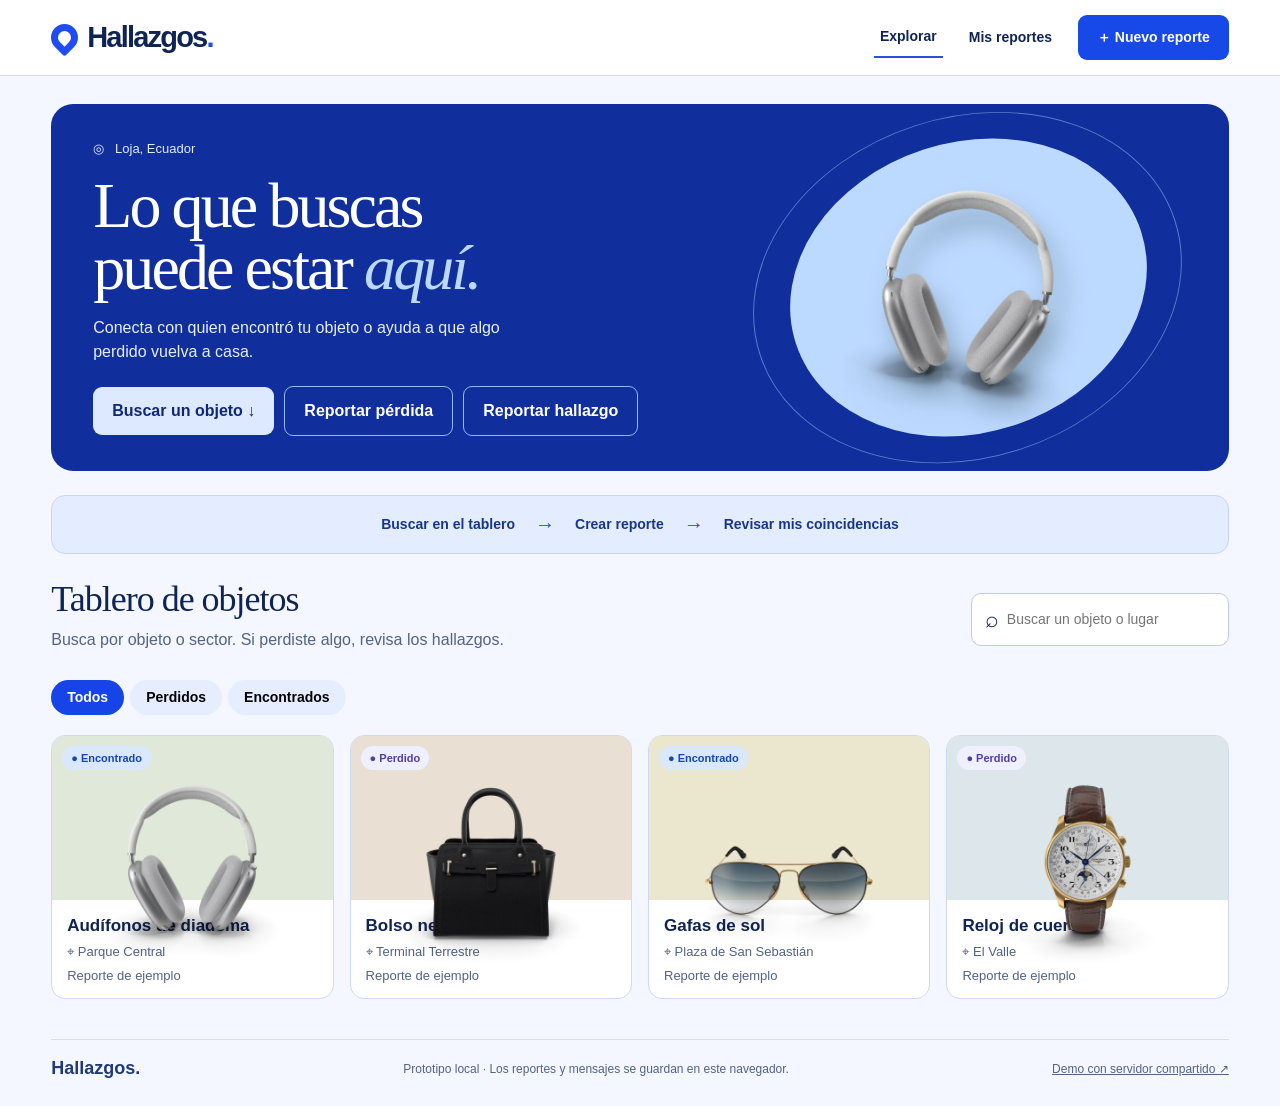
==== commit 8387d12a: "Rediseñar Hallazgos y documentar la evaluación y sus tiempos" ====
--- a/app/index.html
+++ b/app/index.html
@@ -1,6 +1,6 @@
-<!doctype html><html lang="es"><head><meta charset="utf-8"><meta name="viewport" content="width=device-width,initial-scale=1"><meta name="theme-color" content="#182e28"><title>Hallazgos — Objetos perdidos y encontrados</title><link rel="stylesheet" href="site.css"></head><body>
+<!doctype html><html lang="es"><head><meta charset="utf-8"><meta name="viewport" content="width=device-width,initial-scale=1"><meta name="theme-color" content="#1033aa"><title>Hallazgos — Objetos perdidos y encontrados</title><link rel="stylesheet" href="site.css"></head><body>
 <header><div class="wrap bar"><a class="brand" href="#explorar" aria-label="Hallazgos, inicio"><i class="mark"></i>Hallazgos<span>.</span></a><nav><a href="#explorar">Explorar</a><a href="#mios">Mis reportes</a></nav><button class="small primary" id="new">＋ Nuevo reporte</button></div></header>
-<main class="wrap"><section id="hero"><div><div class="loc">◎ &nbsp; Loja, Ecuador</div><h1>Lo que buscas<br>puede estar <em>aquí.</em></h1><p>Conecta con quien encontró tu objeto o ayuda a que algo perdido vuelva a casa.</p><div class="actions"><button class="lime" id="lost">Perdí un objeto ↗</button><button class="outline" id="found">Encontré un objeto</button></div></div><div class="heroart" aria-hidden="true"><i></i><b></b><img src="img/audifonos.webp" alt=""></div></section>
-<section id="board"><div class="heading"><div><h2 id="title">Tablero de objetos</h2><p id="sub">Explora los reportes de la comunidad.</p></div><label class="search">⌕ <input id="query" type="search" placeholder="Buscar un objeto o lugar" aria-label="Buscar un objeto o lugar"></label></div><div class="tabs" aria-label="Filtrar reportes"><button data-filter="todos">Todos</button><button data-filter="perdido">Perdidos</button><button data-filter="encontrado">Encontrados</button></div><div id="cards"></div></section>
+<main class="wrap"><section id="hero"><div><div class="loc">◎ &nbsp; Loja, Ecuador</div><h1>Lo que buscas<br>puede estar <em>aquí.</em></h1><p>Conecta con quien encontró tu objeto o ayuda a que algo perdido vuelva a casa.</p><div class="actions"><button class="lime" id="searchGo">Buscar un objeto ↓</button><button class="outline" id="lost">Reportar pérdida</button><button class="outline" id="found">Reportar hallazgo</button></div></div><div class="heroart" aria-hidden="true"><i></i><b></b><img src="img/audifonos.webp" alt=""></div></section>
+<div class="journey" aria-label="Etapas de búsqueda"><button id="stepSearch">Buscar en el tablero</button><span aria-hidden="true">→</span><button id="stepReport">Crear reporte</button><span aria-hidden="true">→</span><button id="stepMatches">Revisar mis coincidencias</button></div><section id="board"><div class="heading"><div><h2 id="title">Tablero de objetos</h2><p id="sub">Busca por objeto o sector. Si perdiste algo, revisa los hallazgos.</p></div><label class="search">⌕ <input id="query" type="search" placeholder="Buscar un objeto o lugar" aria-label="Buscar un objeto o lugar"></label></div><div class="tabs" aria-label="Filtrar reportes"><button data-filter="todos">Todos</button><button data-filter="perdido">Perdidos</button><button data-filter="encontrado">Encontrados</button></div><div id="cards"></div></section>
 <footer><strong>Hallazgos.</strong><span>Prototipo local · Los reportes y mensajes se guardan en este navegador.</span><a href="https://colab.research.google.com/drive/1ecfxPACEqOYzOg23mmAZ8syOiH5dlk8B" target="_blank" rel="noopener">Demo con servidor compartido ↗</a></footer></main>
 <dialog id="modal"><button class="x" id="close" aria-label="Cerrar">×</button><div id="body"></div></dialog><div id="toast" role="status"></div><script type="module" src="site.js"></script></body></html>
--- a/app/site.css
+++ b/app/site.css
@@ -1,2 +1,4 @@
-*{box-sizing:border-box}body{margin:0;background:#f8f8f3;color:#172e27;font:16px/1.5 "DM Sans",Arial,sans-serif}.wrap{width:min(1180px,92%);margin:auto}header{background:#fff;border-bottom:1px solid #dce1d7}.bar,.actions,.heading,nav,footer,.tabs{display:flex;align-items:center;gap:20px}.bar{height:75px}.brand{font-size:29px;letter-spacing:-1.8px;font-weight:800;display:flex;align-items:center}.brand span,em{color:#add66c}.mark{width:27px;height:27px;margin-right:9px;border:7px solid #294f3d;border-radius:52% 52% 52% 10%;transform:rotate(-45deg)}a{color:inherit;text-decoration:none}nav{margin-left:auto}nav a{padding:9px 6px;font-size:14px;font-weight:650}nav a.active{border-bottom:2px solid #3e674b}button,input,select,textarea{font:inherit}button{cursor:pointer;border:0;border-radius:9px;font-weight:650;padding:12px 19px}button:focus-visible,a:focus-visible,input:focus-visible,textarea:focus-visible,select:focus-visible{outline:3px solid #85994b;outline-offset:3px}button:disabled{opacity:.55;cursor:wait}.primary{background:#203e32;color:white}.small{font-size:14px}.lime{background:#d8ef9d;color:#203a2b}.outline{background:transparent;border:1px solid #91aa96;color:white}#hero{background:#203f32;color:#fff;position:relative;overflow:hidden;border-radius:22px;display:grid;grid-template-columns:57% 43%;margin:28px 0 38px;padding:35px 42px}.loc{font-size:13px;color:#dbebca}.heroart{position:relative;display:grid;place-items:center;isolation:isolate}.heroart i,.heroart b{position:absolute;border:1px solid #77927066;width:100%;aspect-ratio:1;border-radius:50%;transform:rotate(-18deg) scaleY(.78)}.heroart b{width:83%;border:0;background:#b6d495;transform:rotate(-18deg) scaleY(.80)}.heroart img{width:85%;height:290px;object-fit:contain;transform:rotate(9deg);filter:drop-shadow(12px 16px 12px #142e2844)}h1,h2,h3,p{margin:0}h1{font:clamp(44px,5vw,72px)/.98 Georgia,serif;letter-spacing:-2.9px;margin:16px 0}em{font-weight:400;color:#d5ec9c}#hero p{max-width:420px;color:#e0e9df}.actions{gap:10px;margin-top:22px}.heading{justify-content:space-between}h2{font:36px/1.1 Georgia,serif;letter-spacing:-1px}.heading p,small,footer{color:#5c6a60}p{margin:8px 0}.search{display:flex;align-items:center;border:1px solid #cbd3c8;border-radius:10px;background:white;padding:8px 13px;gap:6px;font-size:23px}.search input{border:0;width:210px;font-size:14px;background:transparent}.tabs{gap:6px;margin:20px 0}.tabs button{border-radius:30px;padding:7px 16px;font-size:14px;background:#edefe7}.tabs .on{background:#234735;color:white}#cards{display:grid;grid-template-columns:repeat(4,minmax(0,1fr));gap:16px}.card{background:white;border:1px solid #dbe1d7;text-align:left;padding:0;color:inherit;overflow:hidden;border-radius:14px}.card:hover{box-shadow:0 6px 15px #243b2413}.pic{height:164px;display:grid;place-items:center;position:relative}.pic img{width:88%;height:90%;object-fit:contain}.pic .flag{position:absolute;top:10px;left:10px}.flag{font-size:11px;background:#f7ebd7;color:#705016;padding:4px 9px;border-radius:15px}.flag.f{background:#e0edda;color:#2e5936}.cardtext{display:block;padding:13px 15px}.cardtext strong,.cardtext small{display:block}.cardtext strong{font-size:17px}.cardtext small{font-size:13px;font-weight:400;margin-top:4px}.placeholder{font:52px Georgia;color:#41664f}footer{border-top:1px solid #dce1d7;margin:40px 0 24px;padding-top:15px;justify-content:space-between;font-size:12px;flex-wrap:wrap}footer strong{font-size:18px;color:#294735}footer a{text-decoration:underline}dialog{border:0;border-radius:16px;width:min(520px,94%);max-height:90dvh;color:inherit;padding:30px;background:#fcfcf8}dialog::backdrop{background:#10261fc9}.x{float:right;background:#eef1e9;padding:2px 11px;font-size:23px}dialog h2{font-size:30px;padding-right:34px}dialog label{display:block;font-size:14px;font-weight:650;margin:12px 0}dialog input,dialog select,dialog textarea{display:block;width:100%;border:1px solid #bccbbb;border-radius:7px;background:white;padding:8px;margin-top:3px}dialog textarea{min-height:64px}.buttons{display:flex;gap:7px;flex-wrap:wrap;margin-top:14px}.buttons button{font-size:14px}.mini{border-top:1px solid #d2dccd;padding:12px 0}.preview{max-height:175px;max-width:100%;display:block;margin:10px auto}.hint{font-size:13px;color:#52634e}.empty{grid-column:1/-1;padding:28px;background:#edf0e8;border-radius:12px}.empty button{display:block;margin-top:12px}#toast:not(:empty){position:fixed;bottom:16px;left:50%;transform:translateX(-50%);background:#203c30;color:white;padding:9px 16px;border-radius:10px;z-index:5}
+*{box-sizing:border-box}body{margin:0;background:#f4f7ff;color:#102454;font:16px/1.5 "DM Sans",Arial,sans-serif}.wrap{width:min(1180px,92%);margin:auto}header{background:#fff;border-bottom:1px solid #dce1d7}.bar,.actions,.heading,nav,footer,.tabs{display:flex;align-items:center;gap:20px}.bar{height:75px}.brand{font-size:29px;letter-spacing:-1.8px;font-weight:800;display:flex;align-items:center}.brand span,em{color:#add66c}.mark{width:27px;height:27px;margin-right:9px;border:7px solid #204cf3;border-radius:52% 52% 52% 10%;transform:rotate(-45deg)}a{color:inherit;text-decoration:none}nav{margin-left:auto}nav a{padding:9px 6px;font-size:14px;font-weight:650}nav a.active{border-bottom:2px solid #2950df}button,input,select,textarea{font:inherit}button{cursor:pointer;border:0;border-radius:9px;font-weight:650;padding:12px 19px}button:focus-visible,a:focus-visible,input:focus-visible,textarea:focus-visible,select:focus-visible{outline:3px solid #85994b;outline-offset:3px}button:disabled{opacity:.55;cursor:wait}.primary{background:#1748e8;color:white}.small{font-size:14px}.lime{background:#dce9ff;color:#102874}.outline{background:transparent;border:1px solid #96b8ff;color:white}#hero{background:#102e9c;color:#fff;position:relative;overflow:hidden;border-radius:22px;display:grid;grid-template-columns:57% 43%;margin:28px 0 38px;padding:35px 42px}.loc{font-size:13px;color:#e4edff}.heroart{position:relative;display:grid;place-items:center;isolation:isolate}.heroart i,.heroart b{position:absolute;border:1px solid #b5cfff77;width:100%;aspect-ratio:1;border-radius:50%;transform:rotate(-18deg) scaleY(.78)}.heroart b{width:83%;border:0;background:#bcd9ff;transform:rotate(-18deg) scaleY(.80)}.heroart img{width:85%;height:290px;object-fit:contain;transform:rotate(9deg);filter:drop-shadow(12px 16px 12px #142e2844)}h1,h2,h3,p{margin:0}h1{font:clamp(44px,5vw,72px)/.98 Georgia,serif;letter-spacing:-2.9px;margin:16px 0}em{font-weight:400;color:#bbd8ff}#hero p{max-width:420px;color:#e8efff}.actions{gap:10px;margin-top:22px}.heading{justify-content:space-between}h2{font:36px/1.1 Georgia,serif;letter-spacing:-1px}.heading p,small,footer{color:#526384}p{margin:8px 0}.search{display:flex;align-items:center;border:1px solid #bdcbed;border-radius:10px;background:white;padding:8px 13px;gap:6px;font-size:23px}.search input{border:0;width:210px;font-size:14px;background:transparent}.tabs{gap:6px;margin:20px 0}.tabs button{border-radius:30px;padding:7px 16px;font-size:14px;background:#e5edff}.tabs .on{background:#1644e6;color:white}#cards{display:grid;grid-template-columns:repeat(4,minmax(0,1fr));gap:16px}.card{background:white;border:1px solid #cedaf3;text-align:left;padding:0;color:inherit;overflow:hidden;border-radius:14px}.card:hover{box-shadow:0 6px 15px #283b891a}.pic{height:164px;display:grid;place-items:center;position:relative}.pic img{width:88%;height:90%;object-fit:contain}.pic .flag{position:absolute;top:10px;left:10px}.flag{font-size:11px;background:#eff0ff;color:#513fa0;padding:4px 9px;border-radius:15px}.flag.f{background:#d9e8ff;color:#1547ae}.cardtext{display:block;padding:13px 15px}.cardtext strong,.cardtext small{display:block}.cardtext strong{font-size:17px}.cardtext small{font-size:13px;font-weight:400;margin-top:4px}.placeholder{font:52px Georgia;color:#41664f}footer{border-top:1px solid #dce1d7;margin:40px 0 24px;padding-top:15px;justify-content:space-between;font-size:12px;flex-wrap:wrap}footer strong{font-size:18px;color:#203a79}footer a{text-decoration:underline}dialog{border:0;border-radius:16px;width:min(520px,94%);max-height:90dvh;color:inherit;padding:30px;background:#fbfcff}dialog::backdrop{background:#101f4ac9}.x{float:right;background:#eef1e9;padding:2px 11px;font-size:23px}dialog h2{font-size:30px;padding-right:34px}dialog label{display:block;font-size:14px;font-weight:650;margin:12px 0}dialog input,dialog select,dialog textarea{display:block;width:100%;border:1px solid #bccbbb;border-radius:7px;background:white;padding:8px;margin-top:3px}dialog textarea{min-height:64px}.buttons{display:flex;gap:7px;flex-wrap:wrap;margin-top:14px}.buttons button{font-size:14px}.mini{border-top:1px solid #d6e1f6;padding:12px 0}.preview{max-height:175px;max-width:100%;display:block;margin:10px auto}.hint{font-size:13px;color:#526384}.empty{grid-column:1/-1;padding:28px;background:#edf0e8;border-radius:12px}.empty button{display:block;margin-top:12px}#toast:not(:empty){position:fixed;bottom:16px;left:50%;transform:translateX(-50%);background:#203c30;color:white;padding:9px 16px;border-radius:10px;z-index:5}
 @media(max-width:840px){#cards{grid-template-columns:repeat(2,minmax(0,1fr))}#hero{padding:26px}.heroart img{height:230px}.bar{gap:12px}}@media(max-width:600px){.bar{height:auto;padding:12px 0;flex-wrap:wrap;justify-content:space-between}.brand{font-size:24px}nav{order:3;width:100%;margin:0;gap:18px}nav a{padding:2px}.heading{display:block}.search{margin-top:12px}.search input{width:100%}#hero{display:block;margin:18px 0 24px;padding:23px}.heroart{display:none}.actions{flex-wrap:wrap}.actions button{font-size:14px;padding:10px 13px}.pic{height:122px}#cards{gap:9px}.cardtext{padding:10px}.cardtext strong{font-size:15px}h2{font-size:29px}}
+
+.actions{flex-wrap:wrap}.journey{display:flex;align-items:center;justify-content:center;gap:14px;background:#e4edff;border:1px solid #c4d5ff;border-radius:14px;margin:-14px 0 26px;padding:12px;color:#1748e8}.journey button{background:transparent;color:#163789;padding:6px;font-size:14px}.journey button:hover{text-decoration:underline}.journey span{font-size:20px}.mini{padding:14px;border:1px solid #c0d2ff;border-radius:10px;margin:8px 0}.actions button:focus-visible{outline-color:white}.primary:disabled{opacity:.8}dialog p[role=status]{border-left:3px solid #2451ff;padding-left:9px}#board{scroll-margin-top:16px}.brand span{color:#204cf3}#hero{grid-template-columns:60% 40%}.journey+section{min-width:0}@media(max-width:620px){.journey{margin:0 0 20px;gap:4px;justify-content:space-around}.journey button{font-size:12px;line-height:1.25;padding:6px 2px}.journey span{font-size:16px}.actions button{font-size:13px}.heading p{font-size:14px}dialog{padding:22px}.tabs{flex-wrap:wrap}}
